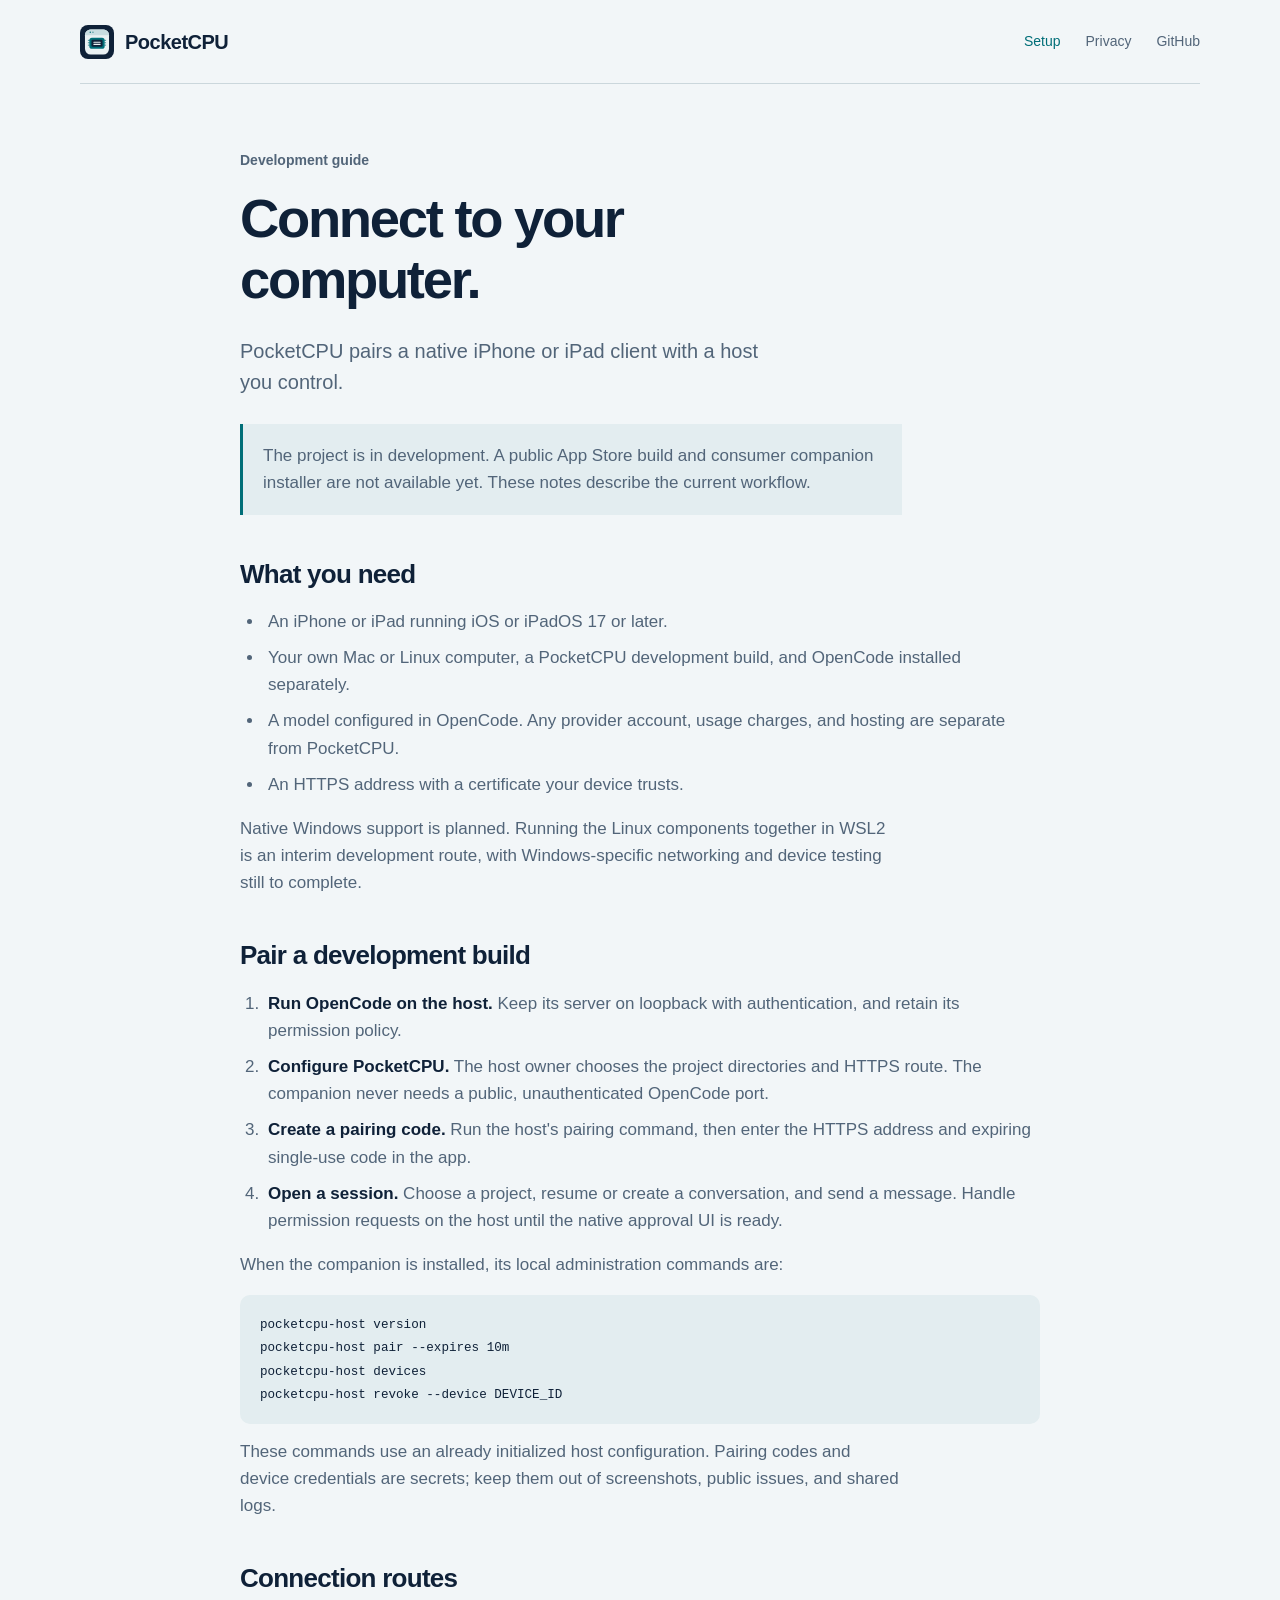
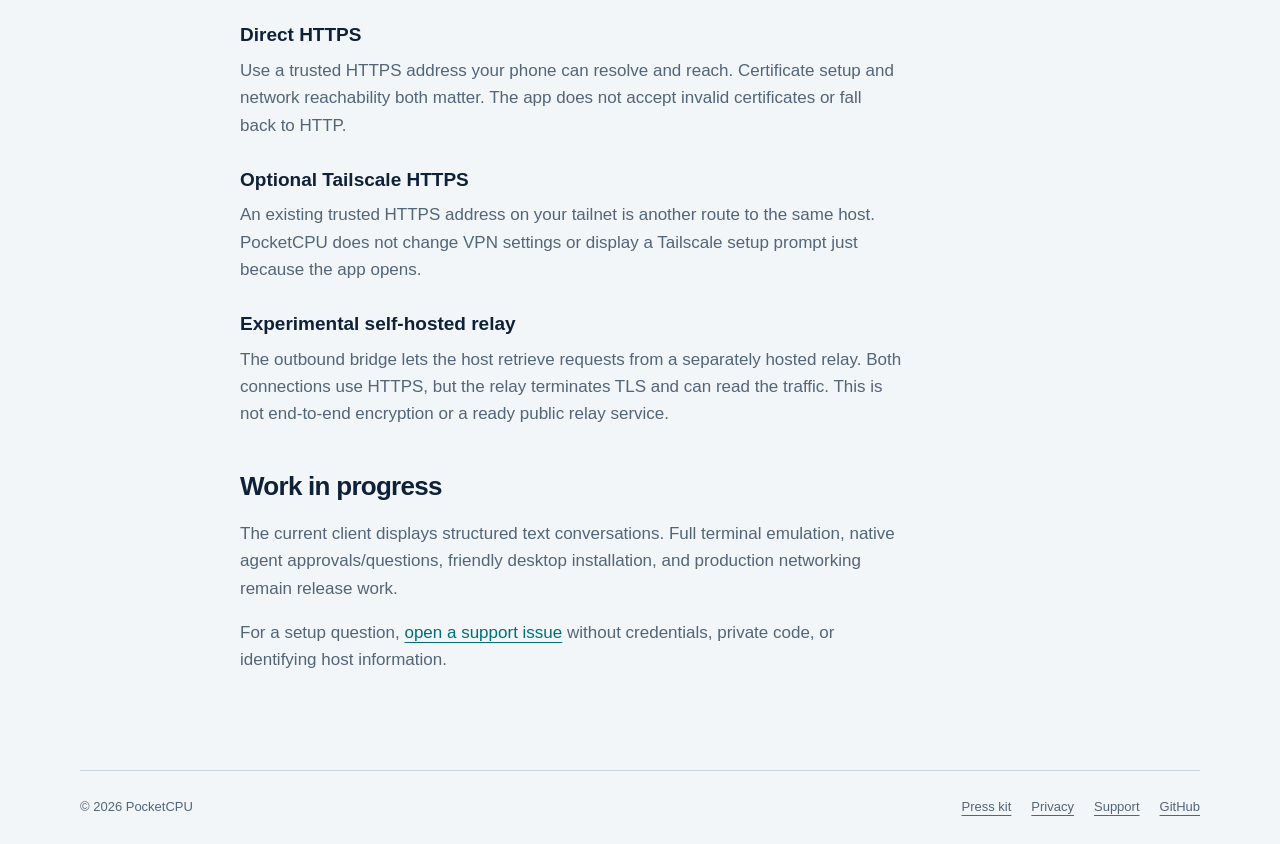
==== guide.html @ 03f11029 "Publish PocketCPU development website and product materials" ====
<!doctype html>
<html lang="en">
<head>
  <meta charset="utf-8">
  <meta name="viewport" content="width=device-width, initial-scale=1">
  <meta name="description" content="How PocketCPU connects your iPhone or iPad to OpenCode on your own computer. Current setup requirements and development limits.">
  <meta property="og:title" content="Setup and development | PocketCPU">
  <meta property="og:description" content="How PocketCPU connects your iPhone or iPad to OpenCode on your own computer. Current setup requirements and development limits.">
  <meta property="og:type" content="website">
  <meta property="og:url" content="https://sbenson2.github.io/PocketCPU/guide.html">
  <meta property="og:image" content="https://sbenson2.github.io/PocketCPU/assets/app-icon-1024.png">
  <meta property="og:image:alt" content="PocketCPU app icon">
  <meta name="twitter:card" content="summary">
  <link rel="canonical" href="https://sbenson2.github.io/PocketCPU/guide.html">
  <link rel="icon" href="assets/brand.svg" type="image/svg+xml">
  <link rel="apple-touch-icon" href="assets/app-icon-1024.png">
  <link rel="stylesheet" href="styles.css">
  <title>Setup and development | PocketCPU</title>
</head>
<body>
  <a class="skip-link" href="#main">Skip to content</a>
  <header class="site-header wrap">
    <a class="brand" href="./" aria-label="PocketCPU home"><img src="assets/brand.svg" width="34" height="34" alt=""><span>PocketCPU</span></a>
    <nav aria-label="Main navigation">
      <a href="guide.html" aria-current="page">Setup</a>
      <a href="privacy.html">Privacy</a>
      <a class="desktop-link" href="https://github.com/sbenson2/PocketCPU">GitHub</a>
    </nav>
  </header>
  <main id="main" tabindex="-1" class="wrap prose">
    <p class="status">Development guide</p>
    <h1>Connect to your computer.</h1>
    <p class="lede">PocketCPU pairs a native iPhone or iPad client with a host you control.</p>
    <p class="note">The project is in development. A public App Store build and consumer companion installer are not available yet. These notes describe the current workflow.</p>
    <h2>What you need</h2>
    <ul>
      <li>An iPhone or iPad running iOS or iPadOS 17 or later.</li>
      <li>Your own Mac or Linux computer, a PocketCPU development build, and OpenCode installed separately.</li>
      <li>A model configured in OpenCode. Any provider account, usage charges, and hosting are separate from PocketCPU.</li>
      <li>An HTTPS address with a certificate your device trusts.</li>
    </ul>
    <p>Native Windows support is planned. Running the Linux components together in WSL2 is an interim development route, with Windows-specific networking and device testing still to complete.</p>
    <h2>Pair a development build</h2>
    <ol>
      <li><strong>Run OpenCode on the host.</strong> Keep its server on loopback with authentication, and retain its permission policy.</li>
      <li><strong>Configure PocketCPU.</strong> The host owner chooses the project directories and HTTPS route. The companion never needs a public, unauthenticated OpenCode port.</li>
      <li><strong>Create a pairing code.</strong> Run the host's pairing command, then enter the HTTPS address and expiring single-use code in the app.</li>
      <li><strong>Open a session.</strong> Choose a project, resume or create a conversation, and send a message. Handle permission requests on the host until the native approval UI is ready.</li>
    </ol>
    <p>When the companion is installed, its local administration commands are:</p>
    <pre><code>pocketcpu-host version
pocketcpu-host pair --expires 10m
pocketcpu-host devices
pocketcpu-host revoke --device DEVICE_ID</code></pre>
    <p>These commands use an already initialized host configuration. Pairing codes and device credentials are secrets; keep them out of screenshots, public issues, and shared logs.</p>
    <h2>Connection routes</h2>
    <h3>Direct HTTPS</h3>
    <p>Use a trusted HTTPS address your phone can resolve and reach. Certificate setup and network reachability both matter. The app does not accept invalid certificates or fall back to HTTP.</p>
    <h3>Optional Tailscale HTTPS</h3>
    <p>An existing trusted HTTPS address on your tailnet is another route to the same host. PocketCPU does not change VPN settings or display a Tailscale setup prompt just because the app opens.</p>
    <h3>Experimental self-hosted relay</h3>
    <p>The outbound bridge lets the host retrieve requests from a separately hosted relay. Both connections use HTTPS, but the relay terminates TLS and can read the traffic. This is not end-to-end encryption or a ready public relay service.</p>
    <h2>Work in progress</h2>
    <p>The current client displays structured text conversations. Full terminal emulation, native agent approvals/questions, friendly desktop installation, and production networking remain release work.</p>
    <p>For a setup question, <a href="https://github.com/sbenson2/PocketCPU/issues">open a support issue</a> without credentials, private code, or identifying host information.</p>
  </main>
  <footer class="site-footer wrap">
    <span>© 2026 PocketCPU</span>
    <nav aria-label="Footer"><a href="press.html">Press kit</a><a href="privacy.html">Privacy</a><a href="https://github.com/sbenson2/PocketCPU/issues">Support</a><a href="https://github.com/sbenson2/PocketCPU">GitHub</a></nav>
  </footer>
</body>
</html>
---- styles.css ----
:root {
  color-scheme: light dark;
  --paper: #f2f6f8;
  --surface: #ffffff;
  --ink: #0f2138;
  --muted: #526579;
  --line: #cbd7dc;
  --accent: #006e78;
  --action: #006e78;
  --action-ink: #ffffff;
  --soft: #e3edf0;
  font-family: -apple-system, BlinkMacSystemFont, "Avenir Next", Avenir, "Segoe UI", sans-serif;
}
* { box-sizing: border-box; }
html { scroll-behavior: smooth; scroll-padding-top: 24px; }
body { margin: 0; background: var(--paper); color: var(--ink); font-size: 17px; line-height: 1.6; }
a { color: var(--accent); text-underline-offset: 4px; }
a:hover { text-decoration-thickness: 2px; }
a:focus-visible, summary:focus-visible { outline: 3px solid var(--accent); outline-offset: 5px; border-radius: 3px; }
img { display: block; max-width: 100%; height: auto; }
h1, h2, h3, p { margin-top: 0; }
h1, h2, h3 { font-weight: 650; }
h1 { font-size: clamp(38px, 4.25vw, 58px); line-height: 1.12; letter-spacing: -.042em; margin-bottom: 25px; }
h2 { font-size: clamp(27px, 2.8vw, 38px); line-height: 1.2; letter-spacing: -.028em; margin-bottom: 18px; }
h3 { font-size: 19px; line-height: 1.35; margin-bottom: 9px; }
p { max-width: 70ch; }
.wrap { width: min(1120px, calc(100% - 64px)); margin-inline: auto; }
.skip-link { position: absolute; top: 10px; left: 20px; padding: 9px 16px; background: var(--surface); transform: translateY(-180%); z-index: 2; }
.skip-link:focus { transform: none; }
.site-header { display: flex; align-items: center; justify-content: space-between; gap: 20px; min-height: 84px; border-bottom: 1px solid var(--line); }
.brand { display: inline-flex; align-items: center; gap: 11px; font-size: 20px; letter-spacing: -.025em; font-weight: 700; text-decoration: none; color: var(--ink); white-space: nowrap; }
.brand img { width: 34px; height: 34px; border-radius: 8px; }
.site-header nav { display: flex; align-items: center; gap: 25px; font-size: 14px; }
.site-header nav a { color: var(--muted); text-decoration: none; padding-block: 12px; }
.site-header nav a[aria-current="page"], .site-header nav a:hover { color: var(--accent); }
.hero { display: grid; grid-template-columns: minmax(0, 1.4fr) minmax(0, 1fr); gap: 60px; align-items: center; padding-block: 56px 60px; }
.hero-copy { min-width: 0; }
.status { margin-bottom: 18px; font-size: 14px; font-weight: 600; color: var(--accent); }
.lede { max-width: 48ch; font-size: 20px; color: var(--muted); line-height: 1.55; margin-bottom: 26px; }
.button { display: inline-flex; justify-content: center; align-items: center; min-height: 46px; padding: 10px 20px; border-radius: 8px; font-size: 15px; font-weight: 650; text-decoration: none; white-space: nowrap; }
.button.primary { background: var(--action); color: var(--action-ink); }
.button.primary:hover { filter: brightness(.93); }
.hero-shot { display: flex; flex-direction: column; align-items: center; margin: 0; min-width: 0; }
.hero-shot img { width: auto; max-height: 510px; border: 1px solid var(--line); border-radius: 26px; box-shadow: 0 14px 40px rgb(15 33 56 / .08); }
figcaption { display: flex; justify-content: center; flex-wrap: wrap; gap: 10px; margin-top: 15px; font-size: 13px; color: var(--muted); }
figcaption strong { font-weight: 600; color: var(--ink); }
.purchase-note { margin-top: 30px; margin-bottom: 0; font-size: 14px; color: var(--muted); max-width: 40ch; }
.purchase-note strong { color: var(--ink); font-weight: 650; }
.workspace { display: grid; grid-template-columns: minmax(0, .72fr) minmax(0, 1.28fr); align-items: start; gap: 64px; border-top: 1px solid var(--line); padding-block: 72px; }
.workspace-copy p { color: var(--muted); }
.feature-list { margin: 30px 0 0; }
.feature-list dt { font-weight: 650; font-size: 16px; margin-top: 22px; }
.feature-list dd { margin: 5px 0 0; font-size: 15px; color: var(--muted); }
.tablet-shot { margin: 0; min-width: 0; }
.tablet-shot > a { display: block; padding: 20px; background: var(--soft); border-radius: 20px; }
.tablet-shot img { width: auto; max-height: 565px; margin-inline: auto; border: 1px solid var(--line); border-radius: 13px; }
.scope { border-top: 1px solid var(--line); padding-block: 65px 75px; display: grid; grid-template-columns: minmax(0, .9fr) minmax(0, 1.1fr); gap: 75px; }
.scope-intro p, .scope-details p { color: var(--muted); font-size: 16px; }
.scope-details h3 { margin-top: 25px; }
.scope-details h3:first-child { margin-top: 0; }
.prose { max-width: 800px; padding-block: 65px 80px; }
.prose h1 { max-width: 20ch; }
.prose h2 { font-size: 26px; margin-top: 44px; }
.prose h3 { margin-top: 28px; }
.prose p, .prose li { color: var(--muted); }
.prose strong { color: var(--ink); }
.prose ul, .prose ol { padding-left: 24px; }
.prose li { padding-left: 4px; margin-block: 9px; }
.prose code { font-size: .9em; overflow-wrap: anywhere; }
.prose pre { padding: 18px 20px; overflow-x: auto; border-radius: 10px; background: var(--soft); font-size: 14px; line-height: 1.65; }
.prose .note { padding: 18px 20px; border-left: 3px solid var(--accent); background: var(--soft); }
.asset-links { display: flex; gap: 14px 26px; flex-wrap: wrap; margin-block: 24px; }
.fact-list { display: grid; grid-template-columns: 145px minmax(0, 1fr); gap: 15px 24px; margin-block: 24px; }
.fact-list dt { font-weight: 650; }
.fact-list dd { margin: 0; color: var(--muted); }
.site-footer { display: flex; align-items: center; justify-content: space-between; gap: 20px; border-top: 1px solid var(--line); padding-block: 26px; color: var(--muted); font-size: 13px; }
.site-footer nav { display: flex; flex-wrap: wrap; gap: 20px; }
.site-footer a { color: var(--muted); }
@media (max-width: 900px) {
  .hero { gap: 32px; }
  .workspace { gap: 34px; grid-template-columns: minmax(0, .8fr) minmax(0, 1.2fr); }
  .scope { gap: 35px; }
}
@media (max-width: 680px) {
  .wrap { width: calc(100% - 36px); }
  .site-header { gap: 10px; min-height: 72px; }
  .brand { gap: 8px; font-size: 18px; }
  .brand img { width: 29px; height: 29px; border-radius: 7px; }
  .site-header nav { gap: 14px; font-size: 12px; }
  .site-header nav .desktop-link { display: none; }
  .hero { grid-template-columns: 1fr; gap: 36px; padding-block: 42px 45px; }
  h1 { font-size: clamp(34px, 8.8vw, 47px); }
  .lede { font-size: 18px; }
  .hero-shot img { max-height: 440px; }
  .purchase-note { margin-top: 23px; }
  .workspace, .scope { grid-template-columns: 1fr; gap: 30px; padding-block: 46px; }
  .feature-list { display: grid; grid-template-columns: 1fr; margin-top: 20px; }
  .tablet-shot > a { padding: 14px; border-radius: 14px; }
  .tablet-shot img { max-height: 550px; }
  .prose { padding-block: 40px 60px; }
  .fact-list { grid-template-columns: 1fr; gap: 5px; }
  .fact-list dd { margin-bottom: 16px; }
  .site-footer { align-items: flex-start; flex-direction: column; gap: 12px; }
}
@media (prefers-color-scheme: dark) {
  :root { --paper: #102032; --surface: #152b3d; --ink: #e9f2f5; --muted: #b2c1cc; --line: #344d60; --accent: #72d2d7; --action: #72d2d7; --action-ink: #102032; --soft: #193348; }
  .hero-shot img { box-shadow: 0 14px 40px rgb(0 0 0 / .16); }
}
@media (prefers-reduced-motion: reduce) {
  html { scroll-behavior: auto; }
}
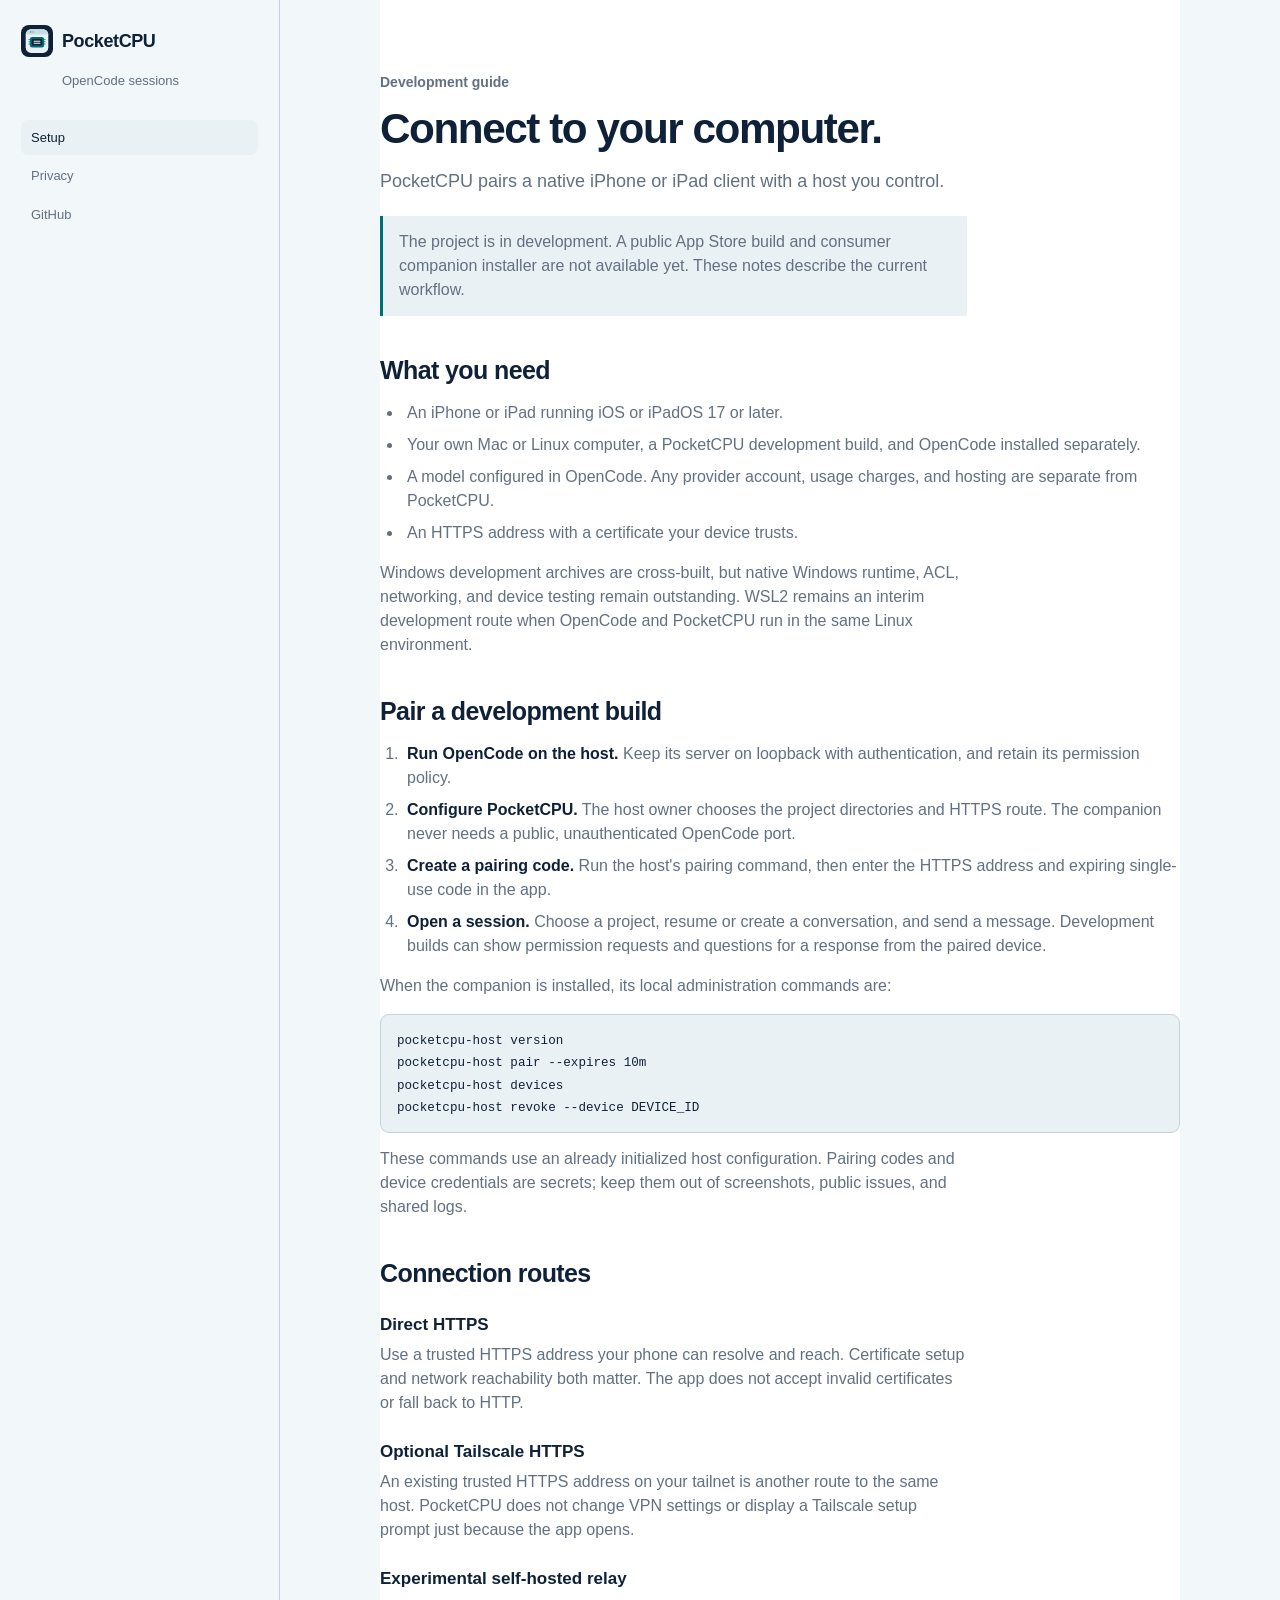
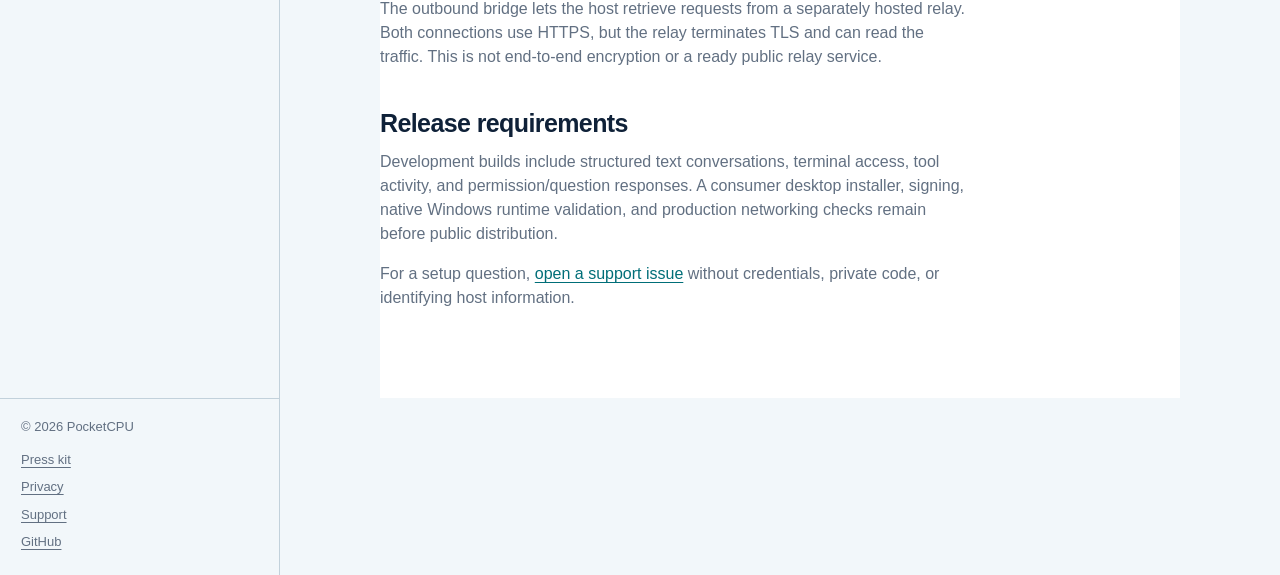
==== commit 44636d8e: "Match the PocketCPU website to the standalone native app" ====
--- a/guide.html
+++ b/guide.html
@@ -19,8 +19,9 @@
 </head>
 <body>
   <a class="skip-link" href="#main">Skip to content</a>
-  <header class="site-header wrap">
+  <header class="site-header site-rail wrap">
     <a class="brand" href="./" aria-label="PocketCPU home"><img src="assets/brand.svg" width="34" height="34" alt=""><span>PocketCPU</span></a>
+    <p class="site-context">OpenCode sessions</p>
     <nav aria-label="Main navigation">
       <a href="guide.html" aria-current="page">Setup</a>
       <a href="privacy.html">Privacy</a>
@@ -39,13 +40,13 @@
       <li>A model configured in OpenCode. Any provider account, usage charges, and hosting are separate from PocketCPU.</li>
       <li>An HTTPS address with a certificate your device trusts.</li>
     </ul>
-    <p>Native Windows support is planned. Running the Linux components together in WSL2 is an interim development route, with Windows-specific networking and device testing still to complete.</p>
+    <p>Windows development archives are cross-built, but native Windows runtime, ACL, networking, and device testing remain outstanding. WSL2 remains an interim development route when OpenCode and PocketCPU run in the same Linux environment.</p>
     <h2>Pair a development build</h2>
     <ol>
       <li><strong>Run OpenCode on the host.</strong> Keep its server on loopback with authentication, and retain its permission policy.</li>
       <li><strong>Configure PocketCPU.</strong> The host owner chooses the project directories and HTTPS route. The companion never needs a public, unauthenticated OpenCode port.</li>
       <li><strong>Create a pairing code.</strong> Run the host's pairing command, then enter the HTTPS address and expiring single-use code in the app.</li>
-      <li><strong>Open a session.</strong> Choose a project, resume or create a conversation, and send a message. Handle permission requests on the host until the native approval UI is ready.</li>
+      <li><strong>Open a session.</strong> Choose a project, resume or create a conversation, and send a message. Development builds can show permission requests and questions for a response from the paired device.</li>
     </ol>
     <p>When the companion is installed, its local administration commands are:</p>
     <pre><code>pocketcpu-host version
@@ -60,8 +61,8 @@
     <p>An existing trusted HTTPS address on your tailnet is another route to the same host. PocketCPU does not change VPN settings or display a Tailscale setup prompt just because the app opens.</p>
     <h3>Experimental self-hosted relay</h3>
     <p>The outbound bridge lets the host retrieve requests from a separately hosted relay. Both connections use HTTPS, but the relay terminates TLS and can read the traffic. This is not end-to-end encryption or a ready public relay service.</p>
-    <h2>Work in progress</h2>
-    <p>The current client displays structured text conversations. Full terminal emulation, native agent approvals/questions, friendly desktop installation, and production networking remain release work.</p>
+    <h2>Release requirements</h2>
+    <p>Development builds include structured text conversations, terminal access, tool activity, and permission/question responses. A consumer desktop installer, signing, native Windows runtime validation, and production networking checks remain before public distribution.</p>
     <p>For a setup question, <a href="https://github.com/sbenson2/PocketCPU/issues">open a support issue</a> without credentials, private code, or identifying host information.</p>
   </main>
   <footer class="site-footer wrap">
--- a/styles.css
+++ b/styles.css
@@ -1,111 +1,128 @@
 :root {
   color-scheme: light dark;
-  --paper: #f2f6f8;
+  --paper: #f2f7fa;
   --surface: #ffffff;
   --ink: #0f2138;
-  --muted: #526579;
-  --line: #cbd7dc;
-  --accent: #006e78;
-  --action: #006e78;
-  --action-ink: #ffffff;
-  --soft: #e3edf0;
-  font-family: -apple-system, BlinkMacSystemFont, "Avenir Next", Avenir, "Segoe UI", sans-serif;
+  --muted: #627082;
+  --line: #c2d1db;
+  --signal: #006e78;
+  --soft: #eaf1f5;
+  font-family: -apple-system, BlinkMacSystemFont, "Segoe UI", sans-serif;
 }
+
 * { box-sizing: border-box; }
 html { scroll-behavior: smooth; scroll-padding-top: 24px; }
-body { margin: 0; background: var(--paper); color: var(--ink); font-size: 17px; line-height: 1.6; }
-a { color: var(--accent); text-underline-offset: 4px; }
+body { margin: 0; min-width: 0; background: var(--paper); color: var(--ink); font-size: 16px; line-height: 1.5; }
+a { color: var(--signal); text-underline-offset: 3px; }
 a:hover { text-decoration-thickness: 2px; }
-a:focus-visible, summary:focus-visible { outline: 3px solid var(--accent); outline-offset: 5px; border-radius: 3px; }
+a:focus-visible, summary:focus-visible { outline: 3px solid var(--signal); outline-offset: 4px; border-radius: 4px; }
 img { display: block; max-width: 100%; height: auto; }
 h1, h2, h3, p { margin-top: 0; }
-h1, h2, h3 { font-weight: 650; }
-h1 { font-size: clamp(38px, 4.25vw, 58px); line-height: 1.12; letter-spacing: -.042em; margin-bottom: 25px; }
-h2 { font-size: clamp(27px, 2.8vw, 38px); line-height: 1.2; letter-spacing: -.028em; margin-bottom: 18px; }
-h3 { font-size: 19px; line-height: 1.35; margin-bottom: 9px; }
-p { max-width: 70ch; }
-.wrap { width: min(1120px, calc(100% - 64px)); margin-inline: auto; }
-.skip-link { position: absolute; top: 10px; left: 20px; padding: 9px 16px; background: var(--surface); transform: translateY(-180%); z-index: 2; }
+h1, h2, h3 { color: var(--ink); font-weight: 650; }
+h1 { max-width: 21ch; margin-bottom: 16px; font-size: clamp(31px, 3.3vw, 44px); letter-spacing: -.034em; line-height: 1.12; }
+h2 { margin-bottom: 12px; font-size: clamp(23px, 2.2vw, 30px); letter-spacing: -.024em; line-height: 1.2; }
+h3 { margin-bottom: 6px; font-size: 17px; line-height: 1.35; }
+p { max-width: 66ch; }
+.wrap { width: min(1120px, calc(100% - 48px)); margin-inline: auto; }
+.skip-link { position: absolute; top: 9px; left: 16px; z-index: 3; padding: 8px 12px; background: var(--surface); color: var(--ink); transform: translateY(-180%); }
 .skip-link:focus { transform: none; }
-.site-header { display: flex; align-items: center; justify-content: space-between; gap: 20px; min-height: 84px; border-bottom: 1px solid var(--line); }
-.brand { display: inline-flex; align-items: center; gap: 11px; font-size: 20px; letter-spacing: -.025em; font-weight: 700; text-decoration: none; color: var(--ink); white-space: nowrap; }
-.brand img { width: 34px; height: 34px; border-radius: 8px; }
-.site-header nav { display: flex; align-items: center; gap: 25px; font-size: 14px; }
-.site-header nav a { color: var(--muted); text-decoration: none; padding-block: 12px; }
-.site-header nav a[aria-current="page"], .site-header nav a:hover { color: var(--accent); }
-.hero { display: grid; grid-template-columns: minmax(0, 1.4fr) minmax(0, 1fr); gap: 60px; align-items: center; padding-block: 56px 60px; }
+
+.site-header { display: flex; align-items: center; justify-content: space-between; min-height: 60px; gap: 14px; border-bottom: 1px solid var(--line); }
+.brand { display: inline-flex; flex: 0 1 auto; align-items: center; gap: 9px; color: var(--ink); font-size: 17px; font-weight: 650; letter-spacing: -.022em; text-decoration: none; white-space: nowrap; }
+.brand img { width: 29px; height: 29px; border-radius: 7px; }
+.site-context { display: none; }
+.site-header nav { display: flex; align-items: center; gap: 15px; min-width: 0; font-size: 13px; }
+.site-header nav a { color: var(--muted); text-decoration: none; white-space: nowrap; }
+.site-header nav a[aria-current="page"], .site-header nav a:hover { color: var(--signal); }
+
+main { min-width: 0; }
+.hero { display: grid; grid-template-columns: minmax(0, 1fr) minmax(230px, .72fr); align-items: center; gap: clamp(32px, 6vw, 78px); padding-block: clamp(36px, 5vw, 64px); }
 .hero-copy { min-width: 0; }
-.status { margin-bottom: 18px; font-size: 14px; font-weight: 600; color: var(--accent); }
-.lede { max-width: 48ch; font-size: 20px; color: var(--muted); line-height: 1.55; margin-bottom: 26px; }
-.button { display: inline-flex; justify-content: center; align-items: center; min-height: 46px; padding: 10px 20px; border-radius: 8px; font-size: 15px; font-weight: 650; text-decoration: none; white-space: nowrap; }
-.button.primary { background: var(--action); color: var(--action-ink); }
-.button.primary:hover { filter: brightness(.93); }
-.hero-shot { display: flex; flex-direction: column; align-items: center; margin: 0; min-width: 0; }
-.hero-shot img { width: auto; max-height: 510px; border: 1px solid var(--line); border-radius: 26px; box-shadow: 0 14px 40px rgb(15 33 56 / .08); }
-figcaption { display: flex; justify-content: center; flex-wrap: wrap; gap: 10px; margin-top: 15px; font-size: 13px; color: var(--muted); }
-figcaption strong { font-weight: 600; color: var(--ink); }
-.purchase-note { margin-top: 30px; margin-bottom: 0; font-size: 14px; color: var(--muted); max-width: 40ch; }
+.status { margin-bottom: 12px; color: var(--signal); font-size: 14px; font-weight: 600; }
+.lede { margin-bottom: 21px; color: var(--muted); font-size: 18px; line-height: 1.48; }
+.button { display: inline-flex; min-height: 40px; align-items: center; justify-content: center; padding: 8px 15px; border: 1px solid transparent; border-radius: 9px; font-size: 15px; font-weight: 600; text-decoration: none; white-space: nowrap; }
+.button.primary { background: var(--signal); color: #fff; }
+.button.primary:hover { background: #005f68; }
+.purchase-note { max-width: 49ch; margin: 20px 0 0; color: var(--muted); font-size: 14px; }
 .purchase-note strong { color: var(--ink); font-weight: 650; }
-.workspace { display: grid; grid-template-columns: minmax(0, .72fr) minmax(0, 1.28fr); align-items: start; gap: 64px; border-top: 1px solid var(--line); padding-block: 72px; }
-.workspace-copy p { color: var(--muted); }
-.feature-list { margin: 30px 0 0; }
-.feature-list dt { font-weight: 650; font-size: 16px; margin-top: 22px; }
-.feature-list dd { margin: 5px 0 0; font-size: 15px; color: var(--muted); }
-.tablet-shot { margin: 0; min-width: 0; }
-.tablet-shot > a { display: block; padding: 20px; background: var(--soft); border-radius: 20px; }
-.tablet-shot img { width: auto; max-height: 565px; margin-inline: auto; border: 1px solid var(--line); border-radius: 13px; }
-.scope { border-top: 1px solid var(--line); padding-block: 65px 75px; display: grid; grid-template-columns: minmax(0, .9fr) minmax(0, 1.1fr); gap: 75px; }
-.scope-intro p, .scope-details p { color: var(--muted); font-size: 16px; }
-.scope-details h3 { margin-top: 25px; }
+.hero-shot, .tablet-shot { min-width: 0; margin: 0; }
+.hero-shot { display: flex; flex-direction: column; align-items: center; }
+.hero-shot img { width: auto; max-height: 560px; border: 1px solid var(--line); border-radius: 24px; }
+figcaption { display: flex; flex-wrap: wrap; justify-content: center; gap: 8px; margin-top: 10px; color: var(--muted); font-size: 13px; }
+figcaption strong { color: var(--ink); font-weight: 600; }
+
+.workspace { display: grid; grid-template-columns: minmax(0, .78fr) minmax(0, 1.22fr); align-items: start; gap: clamp(36px, 6vw, 76px); padding-block: clamp(43px, 6vw, 72px); border-top: 1px solid var(--line); }
+.workspace-copy p, .scope-intro p, .scope-details p { color: var(--muted); }
+.feature-list { margin: 23px 0 0; }
+.feature-list dt { margin-top: 17px; color: var(--ink); font-size: 15px; font-weight: 650; }
+.feature-list dd { margin: 4px 0 0; color: var(--muted); font-size: 15px; }
+.tablet-shot > a { display: block; padding: 12px; background: var(--soft); border: 1px solid var(--line); border-radius: 15px; }
+.tablet-shot img { width: auto; max-height: 625px; margin-inline: auto; border: 1px solid var(--line); border-radius: 10px; }
+.scope { display: grid; grid-template-columns: minmax(0, .9fr) minmax(0, 1.1fr); gap: clamp(36px, 7vw, 82px); padding-block: clamp(43px, 6vw, 72px); border-top: 1px solid var(--line); }
+.scope-details h3 { margin-top: 22px; }
 .scope-details h3:first-child { margin-top: 0; }
-.prose { max-width: 800px; padding-block: 65px 80px; }
-.prose h1 { max-width: 20ch; }
-.prose h2 { font-size: 26px; margin-top: 44px; }
-.prose h3 { margin-top: 28px; }
+
+.prose { max-width: 800px; padding-block: clamp(42px, 6vw, 72px); }
+.prose h1 { max-width: 23ch; }
+.prose h2 { margin-top: 39px; font-size: 25px; }
+.prose h3 { margin-top: 26px; }
 .prose p, .prose li { color: var(--muted); }
 .prose strong { color: var(--ink); }
-.prose ul, .prose ol { padding-left: 24px; }
-.prose li { padding-left: 4px; margin-block: 9px; }
+.prose ul, .prose ol { padding-left: 23px; }
+.prose li { padding-left: 4px; margin-block: 8px; }
 .prose code { font-size: .9em; overflow-wrap: anywhere; }
-.prose pre { padding: 18px 20px; overflow-x: auto; border-radius: 10px; background: var(--soft); font-size: 14px; line-height: 1.65; }
-.prose .note { padding: 18px 20px; border-left: 3px solid var(--accent); background: var(--soft); }
-.asset-links { display: flex; gap: 14px 26px; flex-wrap: wrap; margin-block: 24px; }
-.fact-list { display: grid; grid-template-columns: 145px minmax(0, 1fr); gap: 15px 24px; margin-block: 24px; }
-.fact-list dt { font-weight: 650; }
+.prose pre { padding: 14px 16px; overflow-x: auto; border: 1px solid var(--line); border-radius: 9px; background: var(--soft); font-size: 14px; line-height: 1.6; }
+.prose .note { padding: 14px 16px; border-left: 3px solid var(--signal); background: var(--soft); }
+.asset-links { display: flex; flex-wrap: wrap; gap: 12px 23px; margin-block: 20px; }
+.fact-list { display: grid; grid-template-columns: 135px minmax(0, 1fr); gap: 13px 23px; margin-block: 22px; }
+.fact-list dt { color: var(--ink); font-weight: 650; }
 .fact-list dd { margin: 0; color: var(--muted); }
-.site-footer { display: flex; align-items: center; justify-content: space-between; gap: 20px; border-top: 1px solid var(--line); padding-block: 26px; color: var(--muted); font-size: 13px; }
-.site-footer nav { display: flex; flex-wrap: wrap; gap: 20px; }
+.site-footer { display: flex; align-items: center; justify-content: space-between; gap: 18px; padding-block: 22px; border-top: 1px solid var(--line); color: var(--muted); font-size: 13px; }
+.site-footer nav { display: flex; flex-wrap: wrap; gap: 14px 19px; }
 .site-footer a { color: var(--muted); }
-@media (max-width: 900px) {
-  .hero { gap: 32px; }
-  .workspace { gap: 34px; grid-template-columns: minmax(0, .8fr) minmax(0, 1.2fr); }
-  .scope { gap: 35px; }
+
+@media (min-width: 840px) {
+  body { display: grid; min-height: 100vh; grid-template-columns: 280px minmax(0, 1fr); grid-template-rows: 1fr auto; }
+  .wrap { width: min(1120px, calc(100% - 80px)); }
+  .site-header { grid-column: 1; grid-row: 1; display: block; width: auto; min-height: 0; margin: 0; padding: 25px 21px; border: 0; border-right: 1px solid var(--line); }
+  .brand { font-size: 18px; }
+  .brand img { width: 32px; height: 32px; border-radius: 8px; }
+  .site-context { display: block; margin: 7px 0 29px 41px; color: var(--muted); font-size: 13px; }
+  .site-header nav { display: grid; justify-items: start; gap: 3px; }
+  .site-header nav a { width: 100%; padding: 8px 10px; border-radius: 7px; }
+  .site-header nav a[aria-current="page"] { background: var(--soft); color: var(--ink); }
+  main { grid-column: 2; grid-row: 1; background: var(--surface); }
+  .site-footer { grid-column: 1; grid-row: 2; display: block; width: auto; margin: 0; padding: 18px 21px 23px; border-right: 1px solid var(--line); }
+  .site-footer nav { display: grid; gap: 8px; margin-top: 13px; }
+  .site-footer a { width: fit-content; }
+  .hero { min-height: min(720px, 100vh); }
 }
+
+@media (max-width: 839px) {
+  .workspace { grid-template-columns: minmax(0, .8fr) minmax(0, 1.2fr); }
+}
+
 @media (max-width: 680px) {
-  .wrap { width: calc(100% - 36px); }
-  .site-header { gap: 10px; min-height: 72px; }
-  .brand { gap: 8px; font-size: 18px; }
-  .brand img { width: 29px; height: 29px; border-radius: 7px; }
-  .site-header nav { gap: 14px; font-size: 12px; }
-  .site-header nav .desktop-link { display: none; }
-  .hero { grid-template-columns: 1fr; gap: 36px; padding-block: 42px 45px; }
-  h1 { font-size: clamp(34px, 8.8vw, 47px); }
-  .lede { font-size: 18px; }
-  .hero-shot img { max-height: 440px; }
-  .purchase-note { margin-top: 23px; }
-  .workspace, .scope { grid-template-columns: 1fr; gap: 30px; padding-block: 46px; }
-  .feature-list { display: grid; grid-template-columns: 1fr; margin-top: 20px; }
-  .tablet-shot > a { padding: 14px; border-radius: 14px; }
-  .tablet-shot img { max-height: 550px; }
-  .prose { padding-block: 40px 60px; }
-  .fact-list { grid-template-columns: 1fr; gap: 5px; }
-  .fact-list dd { margin-bottom: 16px; }
-  .site-footer { align-items: flex-start; flex-direction: column; gap: 12px; }
+  .wrap { width: min(100% - 32px, 560px); }
+  .desktop-link { display: none; }
+  .site-header nav { gap: 13px; font-size: 12px; }
+  .hero { grid-template-columns: 1fr; gap: 27px; }
+  .hero-shot { order: -1; }
+  .hero-shot img { max-height: 490px; }
+  .workspace, .scope { grid-template-columns: 1fr; gap: 30px; }
+  .workspace { padding-block: 44px; }
+  .tablet-shot img { max-height: 515px; }
+  .prose { padding-block: 39px 55px; }
+  .fact-list { grid-template-columns: 1fr; gap: 4px; }
+  .fact-list dd { margin-bottom: 14px; }
+  .site-footer { flex-direction: column; align-items: flex-start; gap: 11px; }
 }
+
 @media (prefers-color-scheme: dark) {
-  :root { --paper: #102032; --surface: #152b3d; --ink: #e9f2f5; --muted: #b2c1cc; --line: #344d60; --accent: #72d2d7; --action: #72d2d7; --action-ink: #102032; --soft: #193348; }
-  .hero-shot img { box-shadow: 0 14px 40px rgb(0 0 0 / .16); }
+  :root { --paper: #121c26; --surface: #121c26; --ink: #e6f0f7; --muted: #adbdc9; --line: #3b4f5e; --signal: #59c7cc; --soft: #1a2a37; }
+  .button.primary { color: #10202d; }
+  .button.primary:hover { background: #6bcfd3; }
+  .hero-shot img { box-shadow: 0 8px 20px rgb(0 0 0 / .16); }
 }
-@media (prefers-reduced-motion: reduce) {
-  html { scroll-behavior: auto; }
-}
+
+@media (prefers-reduced-motion: reduce) { html { scroll-behavior: auto; } }
